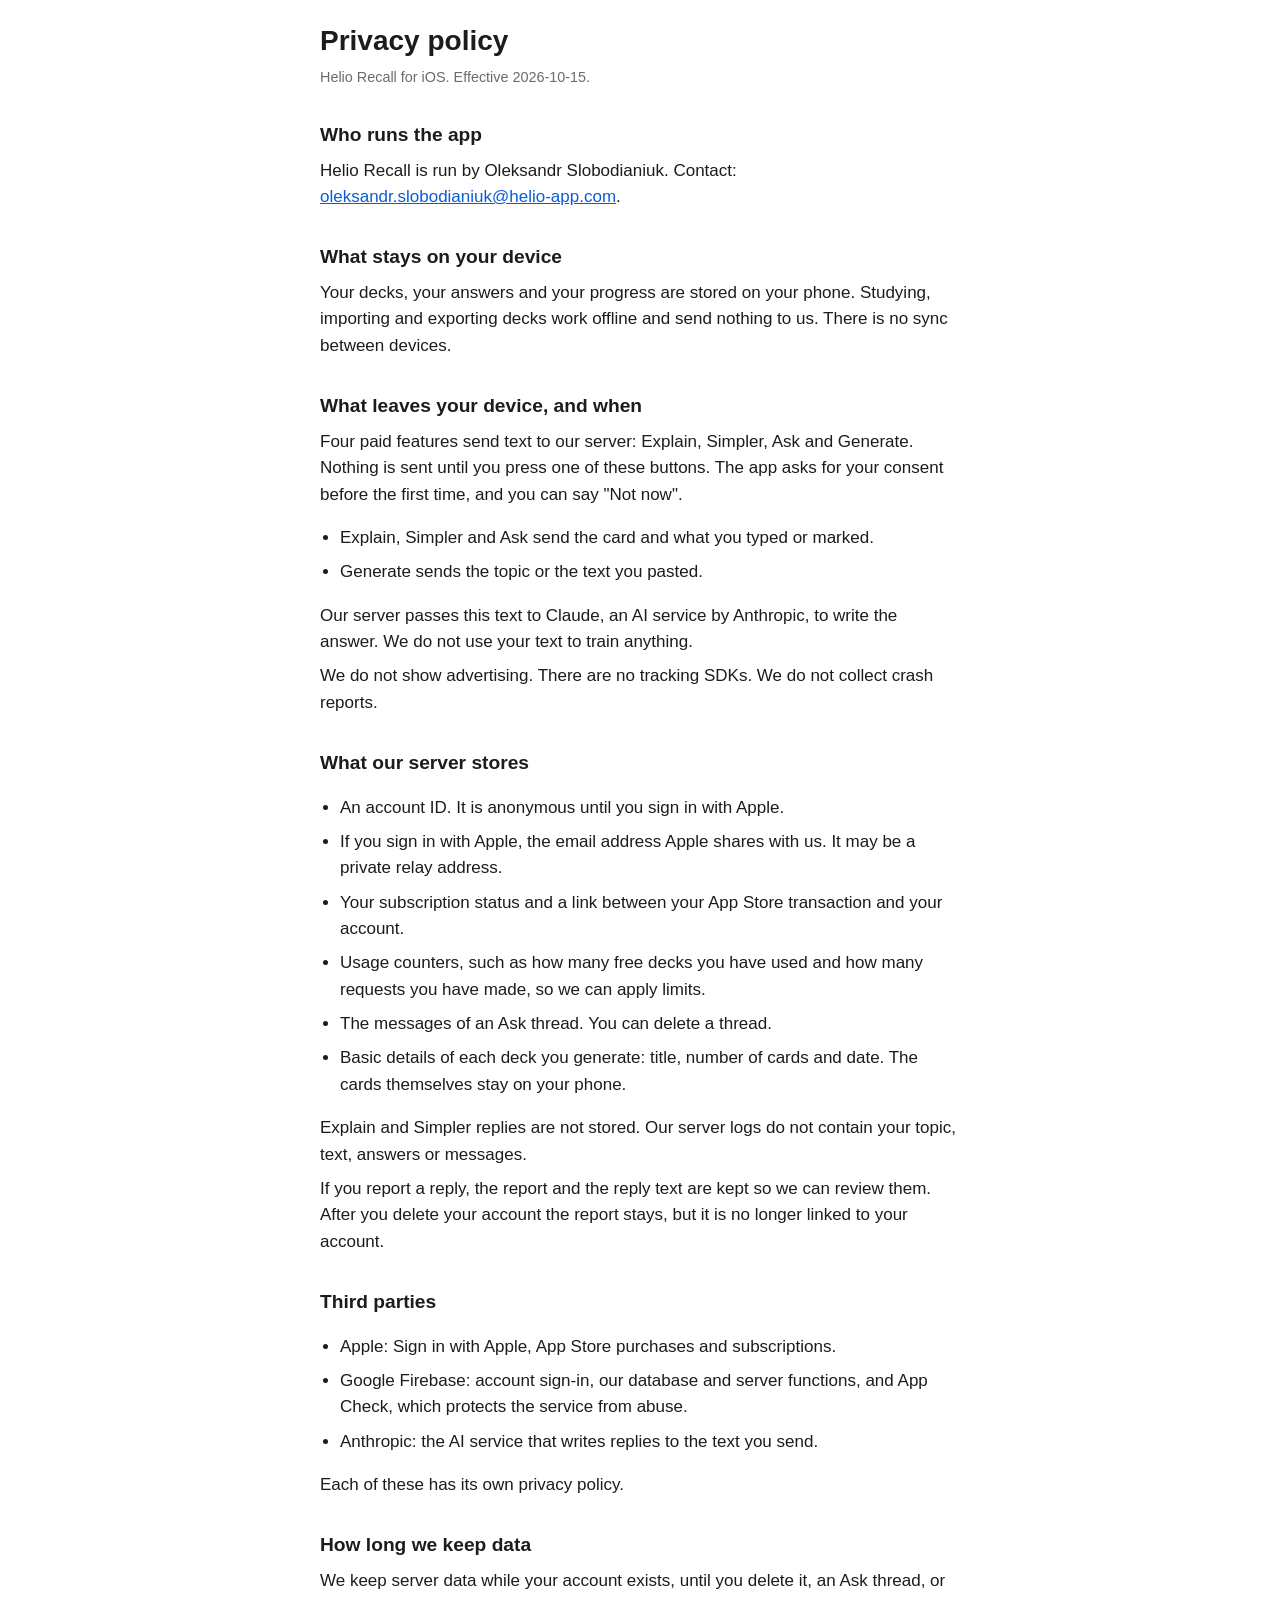
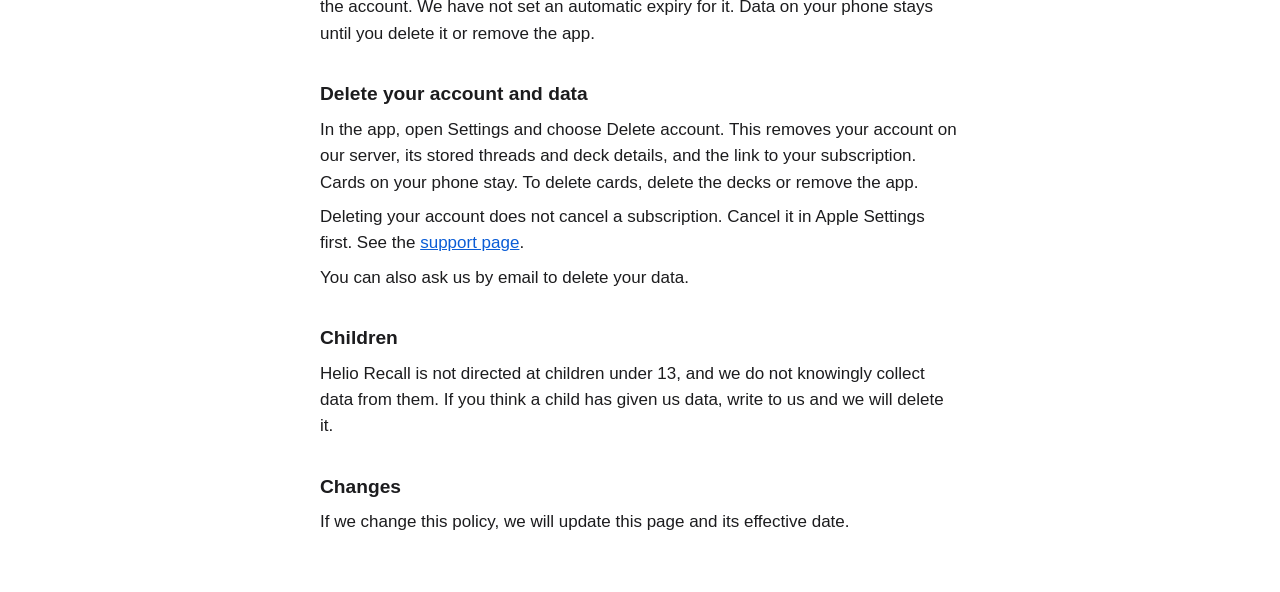
==== privacy.html @ 85e98aa0 "Privacy policy and support pages" ====
<!doctype html>
<html lang="en"><head><meta charset="utf-8"><meta name="viewport" content="width=device-width,initial-scale=1"><title>Helio Recall privacy policy</title><link rel="stylesheet" href="style.css"></head>
<body><main>
<h1>Privacy policy</h1>
<p class="meta">Helio Recall for iOS. Effective 2026-10-15.</p>

<h2>Who runs the app</h2>
<p>Helio Recall is run by Oleksandr Slobodianiuk. Contact: <a href="mailto:oleksandr.slobodianiuk@helio-app.com">oleksandr.slobodianiuk@helio-app.com</a>.</p>

<h2>What stays on your device</h2>
<p>Your decks, your answers and your progress are stored on your phone. Studying, importing and exporting decks work offline and send nothing to us. There is no sync between devices.</p>

<h2>What leaves your device, and when</h2>
<p>Four paid features send text to our server: Explain, Simpler, Ask and Generate. Nothing is sent until you press one of these buttons. The app asks for your consent before the first time, and you can say "Not now".</p>
<ul>
<li>Explain, Simpler and Ask send the card and what you typed or marked.</li>
<li>Generate sends the topic or the text you pasted.</li>
</ul>
<p>Our server passes this text to Claude, an AI service by Anthropic, to write the answer. We do not use your text to train anything.</p>
<p>We do not show advertising. There are no tracking SDKs. We do not collect crash reports.</p>

<h2>What our server stores</h2>
<ul>
<li>An account ID. It is anonymous until you sign in with Apple.</li>
<li>If you sign in with Apple, the email address Apple shares with us. It may be a private relay address.</li>
<li>Your subscription status and a link between your App Store transaction and your account.</li>
<li>Usage counters, such as how many free decks you have used and how many requests you have made, so we can apply limits.</li>
<li>The messages of an Ask thread. You can delete a thread.</li>
<li>Basic details of each deck you generate: title, number of cards and date. The cards themselves stay on your phone.</li>
</ul>
<p>Explain and Simpler replies are not stored. Our server logs do not contain your topic, text, answers or messages.</p>
<p>If you report a reply, the report and the reply text are kept so we can review them. After you delete your account the report stays, but it is no longer linked to your account.</p>

<h2>Third parties</h2>
<ul>
<li>Apple: Sign in with Apple, App Store purchases and subscriptions.</li>
<li>Google Firebase: account sign-in, our database and server functions, and App Check, which protects the service from abuse.</li>
<li>Anthropic: the AI service that writes replies to the text you send.</li>
</ul>
<p>Each of these has its own privacy policy.</p>

<h2>How long we keep data</h2>
<p>We keep server data while your account exists, until you delete it, an Ask thread, or the account. We have not set an automatic expiry for it. Data on your phone stays until you delete it or remove the app.</p>

<h2>Delete your account and data</h2>
<p>In the app, open Settings and choose Delete account. This removes your account on our server, its stored threads and deck details, and the link to your subscription. Cards on your phone stay. To delete cards, delete the decks or remove the app.</p>
<p>Deleting your account does not cancel a subscription. Cancel it in Apple Settings first. See the <a href="support.html">support page</a>.</p>
<p>You can also ask us by email to delete your data.</p>

<h2>Children</h2>
<p>Helio Recall is not directed at children under 13, and we do not knowingly collect data from them. If you think a child has given us data, write to us and we will delete it.</p>

<h2>Changes</h2>
<p>If we change this policy, we will update this page and its effective date.</p>
</main></body></html>
---- style.css ----
:root{color-scheme:light dark;--bg:#fff;--fg:#1c1c1e;--mute:#6b6b70;--link:#0a5cd6}
@media (prefers-color-scheme:dark){:root{--bg:#000;--fg:#f2f2f7;--mute:#a1a1a6;--link:#6cb0ff}}
body{margin:0;background:var(--bg);color:var(--fg);font:17px/1.55 -apple-system,BlinkMacSystemFont,"Helvetica Neue",sans-serif}
main{max-width:40rem;margin:0 auto;padding:1.5rem 1.25rem 3rem}
h1{font-size:1.75rem;line-height:1.2;margin:0 0 .25rem}
h2{font-size:1.2rem;margin:2rem 0 .4rem}
p,li{margin:.5rem 0}
ul{padding-left:1.25rem}
a{color:var(--link)}
.meta{color:var(--mute);font-size:.9rem}
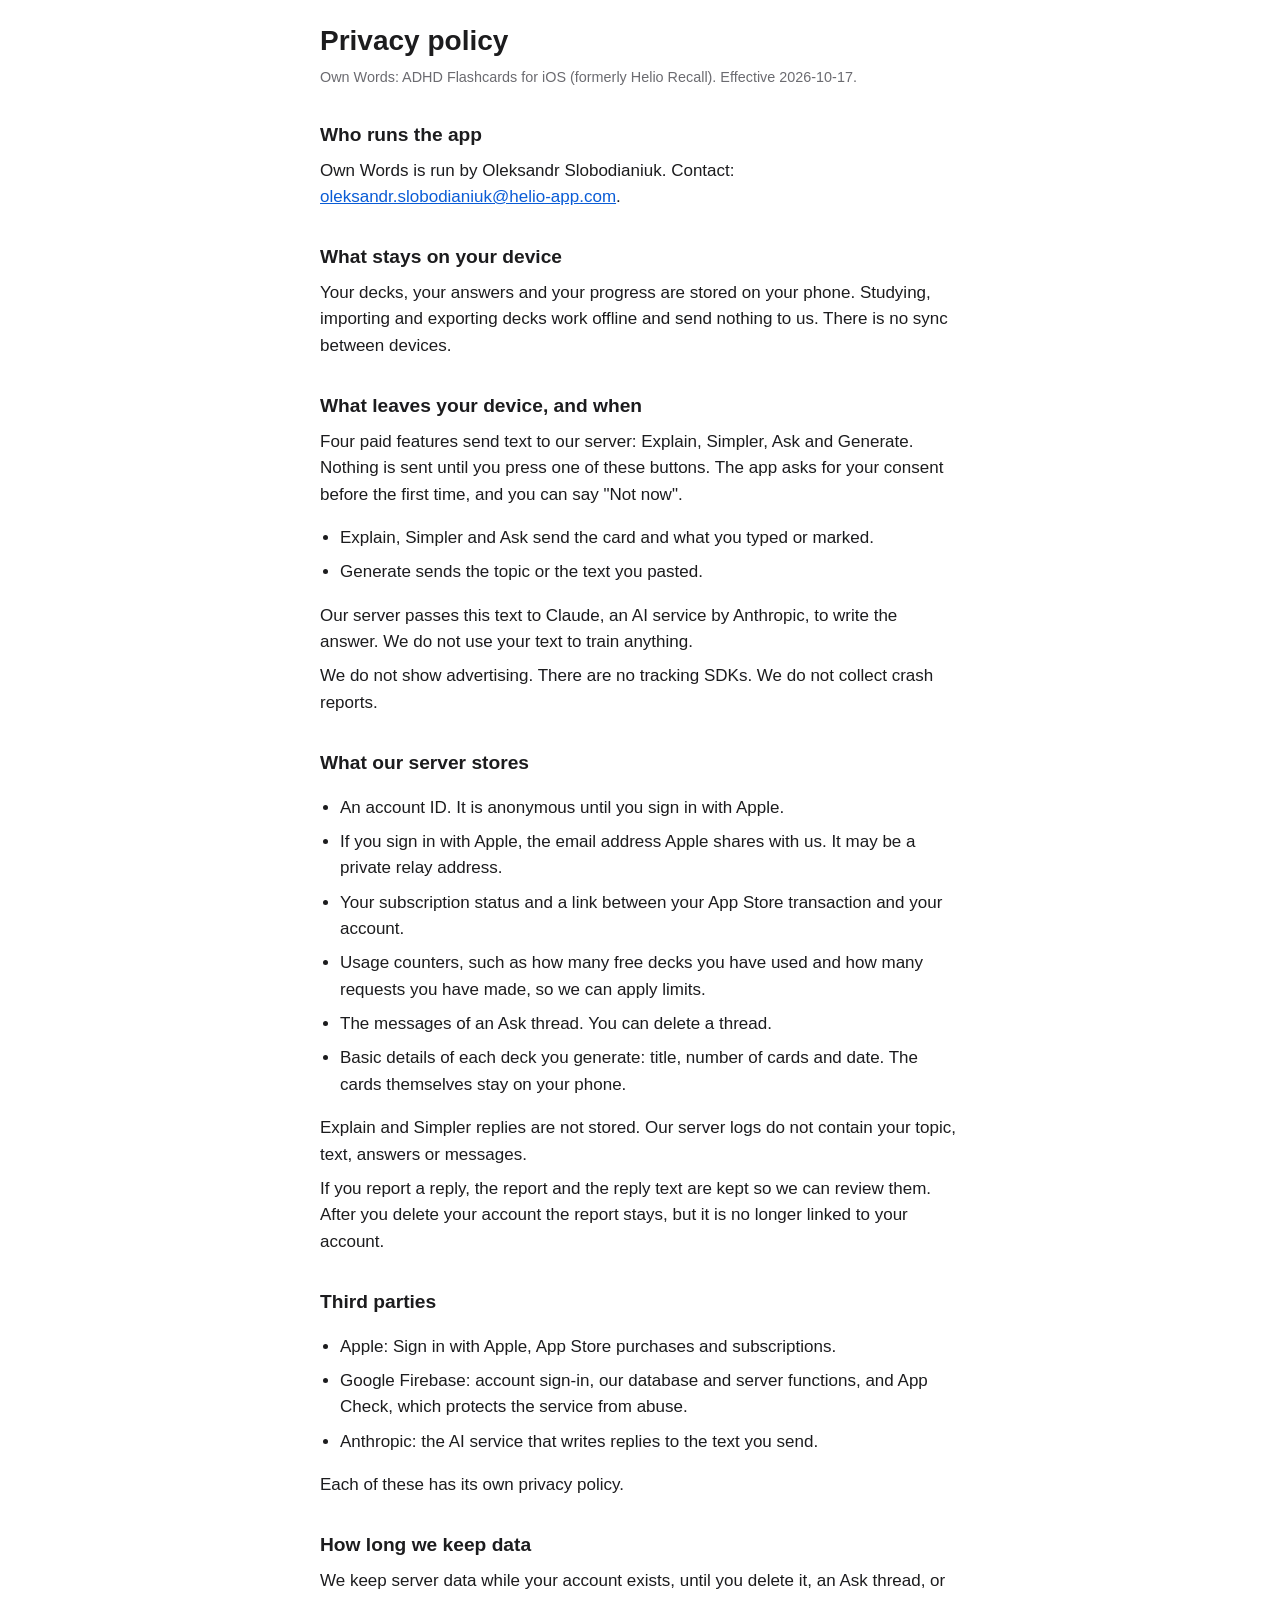
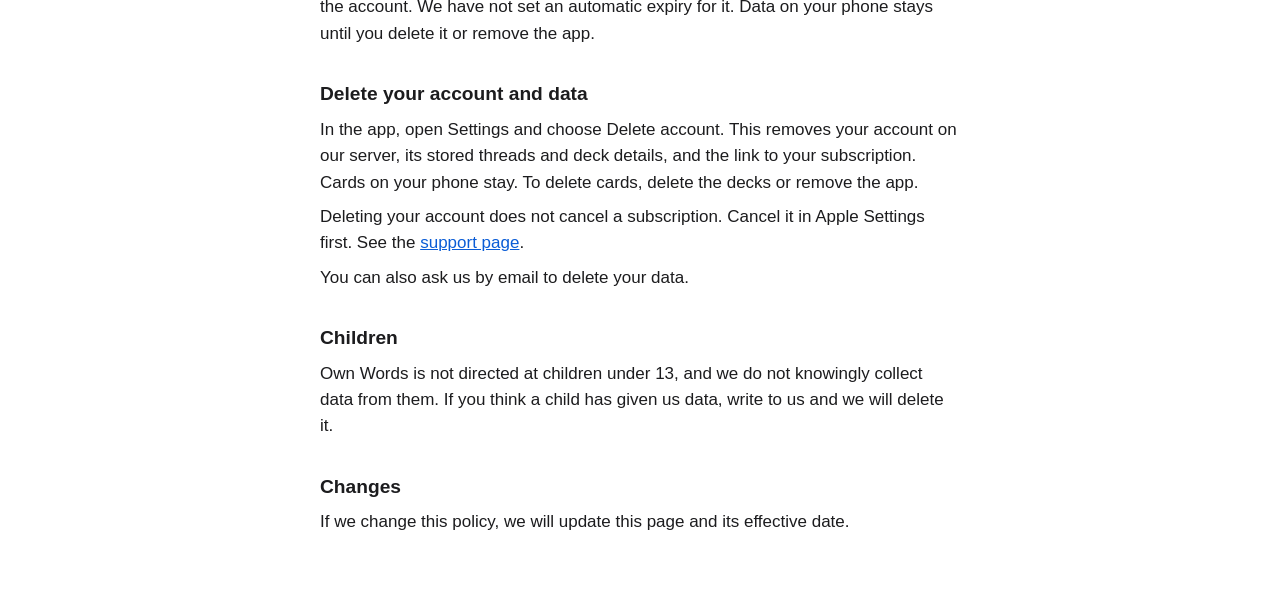
==== commit bae9a432: "Rename to Own Words and link the Terms of Use" ====
--- a/privacy.html
+++ b/privacy.html
@@ -1,11 +1,11 @@
 <!doctype html>
-<html lang="en"><head><meta charset="utf-8"><meta name="viewport" content="width=device-width,initial-scale=1"><title>Helio Recall privacy policy</title><link rel="stylesheet" href="style.css"></head>
+<html lang="en"><head><meta charset="utf-8"><meta name="viewport" content="width=device-width,initial-scale=1"><title>Own Words privacy policy</title><link rel="stylesheet" href="style.css"></head>
 <body><main>
 <h1>Privacy policy</h1>
-<p class="meta">Helio Recall for iOS. Effective 2026-10-15.</p>
+<p class="meta">Own Words: ADHD Flashcards for iOS (formerly Helio Recall). Effective 2026-10-17.</p>
 
 <h2>Who runs the app</h2>
-<p>Helio Recall is run by Oleksandr Slobodianiuk. Contact: <a href="mailto:oleksandr.slobodianiuk@helio-app.com">oleksandr.slobodianiuk@helio-app.com</a>.</p>
+<p>Own Words is run by Oleksandr Slobodianiuk. Contact: <a href="mailto:oleksandr.slobodianiuk@helio-app.com">oleksandr.slobodianiuk@helio-app.com</a>.</p>
 
 <h2>What stays on your device</h2>
 <p>Your decks, your answers and your progress are stored on your phone. Studying, importing and exporting decks work offline and send nothing to us. There is no sync between devices.</p>
@@ -48,7 +48,7 @@
 <p>You can also ask us by email to delete your data.</p>
 
 <h2>Children</h2>
-<p>Helio Recall is not directed at children under 13, and we do not knowingly collect data from them. If you think a child has given us data, write to us and we will delete it.</p>
+<p>Own Words is not directed at children under 13, and we do not knowingly collect data from them. If you think a child has given us data, write to us and we will delete it.</p>
 
 <h2>Changes</h2>
 <p>If we change this policy, we will update this page and its effective date.</p>
